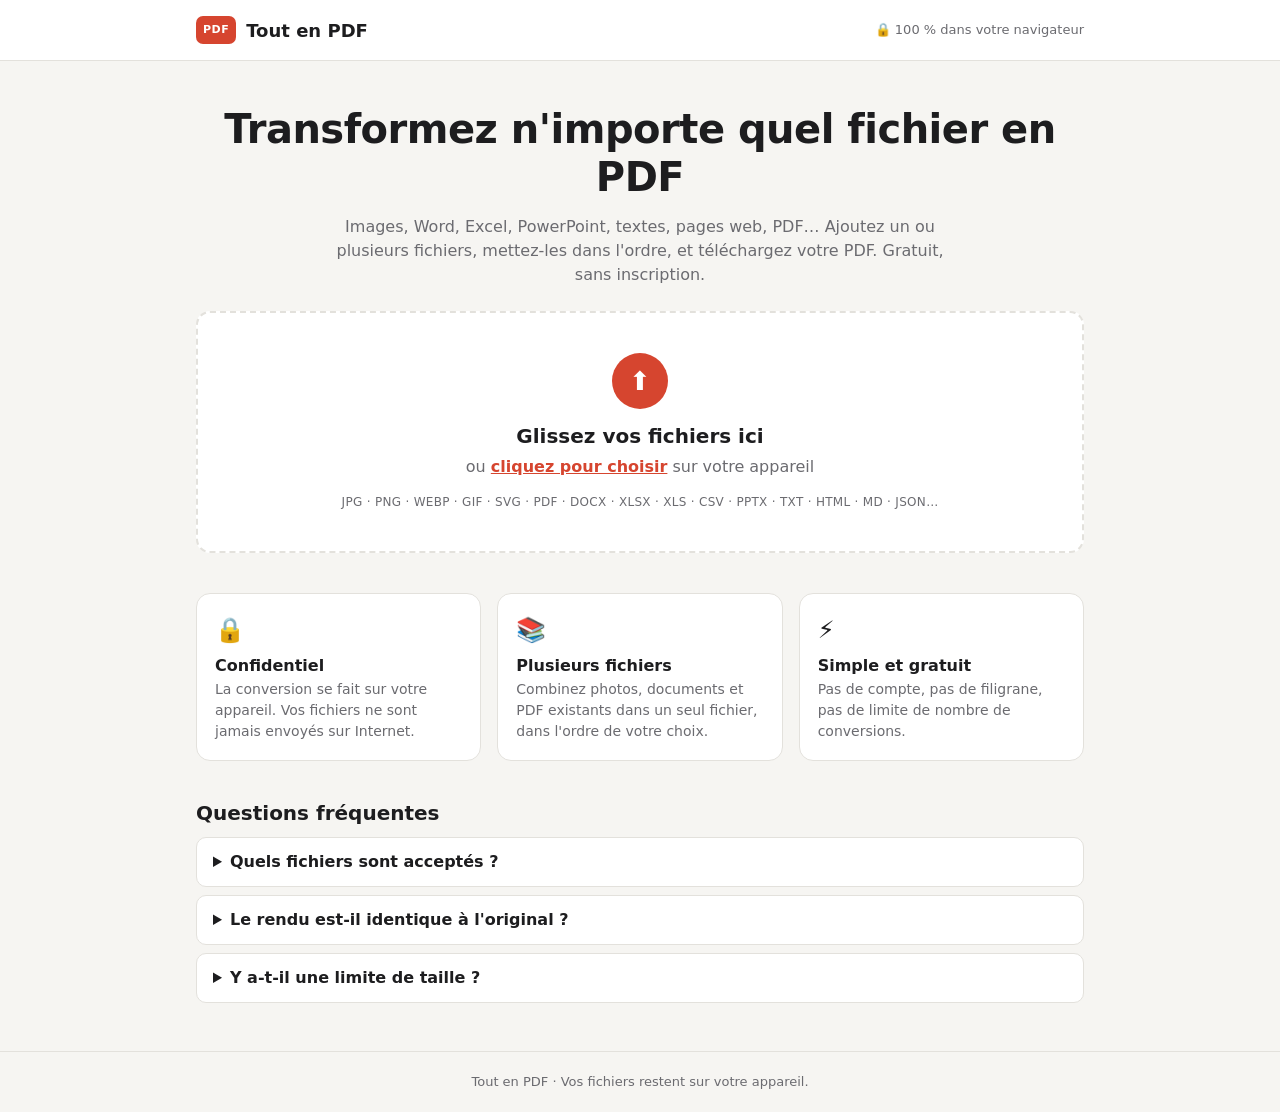
==== index.html @ 0afac46f "Première version du site Tout en PDF Co-Authored-By: Claude Opus 5.5 <noreply@anthropic.com> Claude-" ====
<!doctype html>
<html lang="fr">
<head>
  <meta charset="utf-8">
  <meta name="viewport" content="width=device-width, initial-scale=1">
  <title>Tout en PDF</title>
  <meta name="description" content="Transformez gratuitement vos images, documents Word, Excel, PowerPoint, textes et pages web en PDF. Vos fichiers restent sur votre appareil.">
  <link rel="stylesheet" href="style.css">
  <link rel="icon" href="data:image/svg+xml,%3Csvg xmlns='http://www.w3.org/2000/svg' viewBox='0 0 32 32'%3E%3Crect width='32' height='32' rx='7' fill='%23d6452f'/%3E%3Ctext x='16' y='21' font-family='Arial' font-weight='bold' font-size='11' fill='white' text-anchor='middle'%3EPDF%3C/text%3E%3C/svg%3E">
</head>
<body>
  <header class="top">
    <div class="wrap top-inner">
      <a class="logo" href="./"><span class="logo-mark">PDF</span> Tout en PDF</a>
      <span class="badge">🔒 100 % dans votre navigateur</span>
    </div>
  </header>

  <main class="wrap">
    <section class="hero">
      <h1>Transformez n'importe quel fichier en PDF</h1>
      <p>Images, Word, Excel, PowerPoint, textes, pages web, PDF… Ajoutez un ou plusieurs fichiers, mettez-les dans l'ordre, et téléchargez votre PDF. Gratuit, sans inscription.</p>
    </section>

    <label id="dropzone" class="dropzone" tabindex="0">
      <input id="fileInput" type="file" multiple hidden>
      <div class="dz-icon" aria-hidden="true">⬆</div>
      <div class="dz-title">Glissez vos fichiers ici</div>
      <div class="dz-sub">ou <span class="link">cliquez pour choisir</span> sur votre appareil</div>
      <div class="dz-formats">JPG · PNG · WEBP · GIF · SVG · PDF · DOCX · XLSX · XLS · CSV · PPTX · TXT · HTML · MD · JSON…</div>
    </label>

    <section id="workspace" class="workspace" hidden>
      <div class="list-head">
        <h2>Vos fichiers <span id="count" class="muted"></span></h2>
        <button id="clearBtn" class="btn ghost small" type="button">Tout retirer</button>
      </div>
      <p class="muted hint">Faites glisser les fichiers pour changer l'ordre des pages.</p>
      <ul id="fileList" class="file-list"></ul>

      <div class="options">
        <div class="opt">
          <span class="opt-label">Résultat</span>
          <div class="seg" role="radiogroup">
            <label><input type="radio" name="mode" value="merge" checked><span>Un seul PDF</span></label>
            <label><input type="radio" name="mode" value="separate"><span>Un PDF par fichier</span></label>
          </div>
        </div>
        <div class="opt">
          <span class="opt-label">Format de page</span>
          <div class="seg" role="radiogroup">
            <label><input type="radio" name="size" value="A4" checked><span>A4</span></label>
            <label><input type="radio" name="size" value="Letter"><span>Lettre US</span></label>
            <label><input type="radio" name="size" value="fit"><span>Taille de l'image</span></label>
          </div>
        </div>
        <div class="opt">
          <label class="opt-label" for="fileName">Nom du fichier</label>
          <div class="name-field"><input id="fileName" type="text" value="mon-document" spellcheck="false"><span>.pdf</span></div>
        </div>
      </div>

      <div class="actions">
        <button id="convertBtn" class="btn primary" type="button">Créer le PDF</button>
        <div id="progress" class="progress" hidden><div class="bar"><div id="bar"></div></div><span id="progressText"></span></div>
      </div>
      <div id="result" class="result" hidden></div>
    </section>

    <section class="features">
      <div class="feat"><div class="feat-ic">🔒</div><h3>Confidentiel</h3><p>La conversion se fait sur votre appareil. Vos fichiers ne sont jamais envoyés sur Internet.</p></div>
      <div class="feat"><div class="feat-ic">📚</div><h3>Plusieurs fichiers</h3><p>Combinez photos, documents et PDF existants dans un seul fichier, dans l'ordre de votre choix.</p></div>
      <div class="feat"><div class="feat-ic">⚡</div><h3>Simple et gratuit</h3><p>Pas de compte, pas de filigrane, pas de limite de nombre de conversions.</p></div>
    </section>

    <section class="faq">
      <h2>Questions fréquentes</h2>
      <details><summary>Quels fichiers sont acceptés ?</summary><p>Les images (JPG, PNG, WEBP, GIF, BMP, SVG), les PDF, Word (.docx), Excel (.xlsx, .xls, .ods, .csv), PowerPoint (.pptx), et tous les fichiers texte (.txt, .md, .html, .json, .xml, code…). Les anciens formats .doc et .ppt ne sont pas encore pris en charge : enregistrez-les d'abord en .docx ou .pptx.</p></details>
      <details><summary>Le rendu est-il identique à l'original ?</summary><p>Pour les images et les PDF, oui. Pour Word, Excel et PowerPoint, le contenu (texte, tableaux, images) est repris fidèlement, mais la mise en page peut différer légèrement de celle d'Office.</p></details>
      <details><summary>Y a-t-il une limite de taille ?</summary><p>Il n'y a pas de limite fixe, mais au-delà d'environ 200 Mo au total, la conversion peut être lente selon la puissance de votre appareil.</p></details>
    </section>
  </main>

  <footer class="foot"><div class="wrap">Tout en PDF · Vos fichiers restent sur votre appareil.</div></footer>

  <div id="renderHost" aria-hidden="true"></div>

  <script src="vendor/pdf-lib.min.js"></script>
  <script src="vendor/html2canvas.min.js"></script>
  <script src="vendor/mammoth.browser.min.js"></script>
  <script src="vendor/xlsx.full.min.js"></script>
  <script src="vendor/jszip.min.js"></script>
  <script src="vendor/marked.min.js"></script>
  <script src="app.js"></script>
</body>
</html>
---- style.css ----
:root {
  --bg: #f6f5f2; --surface: #ffffff; --text: #1d1d1f; --muted: #6b6b70;
  --border: #e3e1dc; --accent: #d6452f; --accent-hover: #bb3a26; --accent-soft: #fbe9e5;
  --ok: #1f8a4c; --err: #c0392b; --radius: 14px;
}
@media (prefers-color-scheme: dark) {
  :root { --bg: #151517; --surface: #1f1f22; --text: #f2f2f3; --muted: #a0a0a8;
    --border: #34343a; --accent: #ef5a42; --accent-hover: #ff6f58; --accent-soft: #3a211d; --ok: #3fbf74; --err: #ff6b5c; }
}
* { box-sizing: border-box; }
html, body { margin: 0; }
body { background: var(--bg); color: var(--text); font: 16px/1.5 system-ui, -apple-system, "Segoe UI", Roboto, sans-serif; }
.wrap { max-width: 920px; margin: 0 auto; padding: 0 16px; }
.muted { color: var(--muted); }
h1, h2, h3 { line-height: 1.2; margin: 0; }

.top { background: var(--surface); border-bottom: 1px solid var(--border); }
.top-inner { display: flex; align-items: center; justify-content: space-between; gap: 12px; height: 60px; }
.logo { display: flex; align-items: center; gap: 10px; font-weight: 700; font-size: 18px; color: var(--text); text-decoration: none; }
.logo-mark { background: var(--accent); color: #fff; font-size: 11px; font-weight: 800; padding: 6px 7px; border-radius: 7px; letter-spacing: .5px; }
.badge { font-size: 13px; color: var(--muted); white-space: nowrap; }

.hero { text-align: center; padding: 44px 0 24px; }
.hero h1 { font-size: clamp(26px, 5vw, 40px); letter-spacing: -.5px; }
.hero p { color: var(--muted); max-width: 620px; margin: 14px auto 0; }

.dropzone { display: block; background: var(--surface); border: 2px dashed var(--border); border-radius: var(--radius);
  padding: 40px 16px; text-align: center; cursor: pointer; transition: border-color .15s, background .15s; }
.dropzone:hover, .dropzone:focus-visible, .dropzone.over { border-color: var(--accent); background: var(--accent-soft); outline: none; }
.dz-icon { width: 56px; height: 56px; margin: 0 auto 12px; border-radius: 50%; background: var(--accent); color: #fff;
  display: grid; place-items: center; font-size: 26px; }
.dz-title { font-size: 20px; font-weight: 650; }
.dz-sub { color: var(--muted); margin-top: 4px; }
.link { color: var(--accent); font-weight: 600; text-decoration: underline; }
.dz-formats { margin-top: 14px; font-size: 12px; color: var(--muted); letter-spacing: .3px; }
.workspace.compact-drop + * {}

.workspace { margin-top: 24px; background: var(--surface); border: 1px solid var(--border); border-radius: var(--radius); padding: 20px; }
.list-head { display: flex; justify-content: space-between; align-items: center; gap: 12px; }
.list-head h2 { font-size: 18px; }
.hint { font-size: 13px; margin: 4px 0 12px; }
.file-list { list-style: none; margin: 0; padding: 0; display: flex; flex-direction: column; gap: 8px; }
.file { display: flex; align-items: center; gap: 12px; padding: 10px 12px; border: 1px solid var(--border); border-radius: 10px;
  background: var(--bg); cursor: grab; }
.file.dragging { opacity: .4; }
.file.drop-before { box-shadow: 0 -3px 0 var(--accent); }
.file.drop-after { box-shadow: 0 3px 0 var(--accent); }
.thumb { width: 44px; height: 44px; border-radius: 8px; flex: none; display: grid; place-items: center; overflow: hidden;
  font-size: 10px; font-weight: 800; color: #fff; letter-spacing: .3px; }
.thumb img { width: 100%; height: 100%; object-fit: cover; }
.f-info { flex: 1; min-width: 0; }
.f-name { font-weight: 600; white-space: nowrap; overflow: hidden; text-overflow: ellipsis; }
.f-meta { font-size: 13px; color: var(--muted); }
.f-meta.err { color: var(--err); }
.f-meta.ok { color: var(--ok); }
.f-btns { display: flex; gap: 4px; flex: none; }
.icon-btn { width: 32px; height: 32px; border: 1px solid var(--border); background: var(--surface); color: var(--text);
  border-radius: 8px; cursor: pointer; font-size: 14px; }
.icon-btn:hover { border-color: var(--accent); color: var(--accent); }
.icon-btn:disabled { opacity: .35; cursor: default; }

.options { display: grid; grid-template-columns: repeat(auto-fit, minmax(240px, 1fr)); gap: 16px; margin-top: 20px;
  padding-top: 20px; border-top: 1px solid var(--border); }
.opt-label { display: block; font-size: 13px; font-weight: 600; color: var(--muted); margin-bottom: 6px; }
.seg { display: flex; flex-wrap: wrap; gap: 6px; }
.seg label { cursor: pointer; }
.seg input { position: absolute; opacity: 0; pointer-events: none; }
.seg span { display: inline-block; padding: 7px 12px; border: 1px solid var(--border); border-radius: 999px; font-size: 14px; }
.seg input:checked + span { background: var(--accent); border-color: var(--accent); color: #fff; }
.seg input:focus-visible + span { outline: 2px solid var(--accent); outline-offset: 2px; }
.name-field { display: flex; align-items: center; border: 1px solid var(--border); border-radius: 8px; overflow: hidden; background: var(--bg); }
.name-field input { flex: 1; min-width: 0; border: 0; background: transparent; color: var(--text); padding: 8px 10px; font: inherit; }
.name-field input:focus { outline: none; }
.name-field span { padding: 0 10px; color: var(--muted); }

.actions { margin-top: 20px; display: flex; flex-wrap: wrap; align-items: center; gap: 16px; }
.btn { border: 0; border-radius: 10px; font: inherit; font-weight: 650; cursor: pointer; }
.btn.primary { background: var(--accent); color: #fff; padding: 13px 26px; font-size: 17px; }
.btn.primary:hover { background: var(--accent-hover); }
.btn.primary:disabled { opacity: .55; cursor: progress; }
.btn.ghost { background: transparent; color: var(--muted); border: 1px solid var(--border); }
.btn.small { padding: 6px 12px; font-size: 13px; }
.progress { flex: 1; min-width: 200px; display: flex; align-items: center; gap: 10px; font-size: 14px; color: var(--muted); }
.bar { flex: 1; height: 8px; background: var(--border); border-radius: 99px; overflow: hidden; }
#bar { height: 100%; width: 0; background: var(--accent); transition: width .2s; }

.result { margin-top: 16px; padding: 16px; border-radius: 10px; background: var(--accent-soft); }
.result.ok { background: color-mix(in srgb, var(--ok) 12%, transparent); }
.result a.btn { display: inline-block; text-decoration: none; background: var(--ok); color: #fff; padding: 11px 20px; margin-top: 8px; }
.result ul { margin: 8px 0 0; padding-left: 20px; }

.features { display: grid; grid-template-columns: repeat(auto-fit, minmax(220px, 1fr)); gap: 16px; margin: 40px 0; }
.feat { background: var(--surface); border: 1px solid var(--border); border-radius: var(--radius); padding: 18px; }
.feat-ic { font-size: 24px; }
.feat h3 { font-size: 16px; margin: 8px 0 4px; }
.feat p { margin: 0; font-size: 14px; color: var(--muted); }

.faq { margin-bottom: 48px; }
.faq h2 { font-size: 20px; margin-bottom: 12px; }
.faq details { background: var(--surface); border: 1px solid var(--border); border-radius: 10px; padding: 12px 16px; margin-bottom: 8px; }
.faq summary { font-weight: 600; cursor: pointer; }
.faq p { margin: 8px 0 0; color: var(--muted); font-size: 15px; }
.foot { border-top: 1px solid var(--border); padding: 20px 0; font-size: 13px; color: var(--muted); text-align: center; }

#renderHost { position: fixed; left: -100000px; top: 0; }

@media (max-width: 560px) {
  .badge { display: none; }
  .workspace { padding: 14px; }
  .btn.primary { width: 100%; }
}
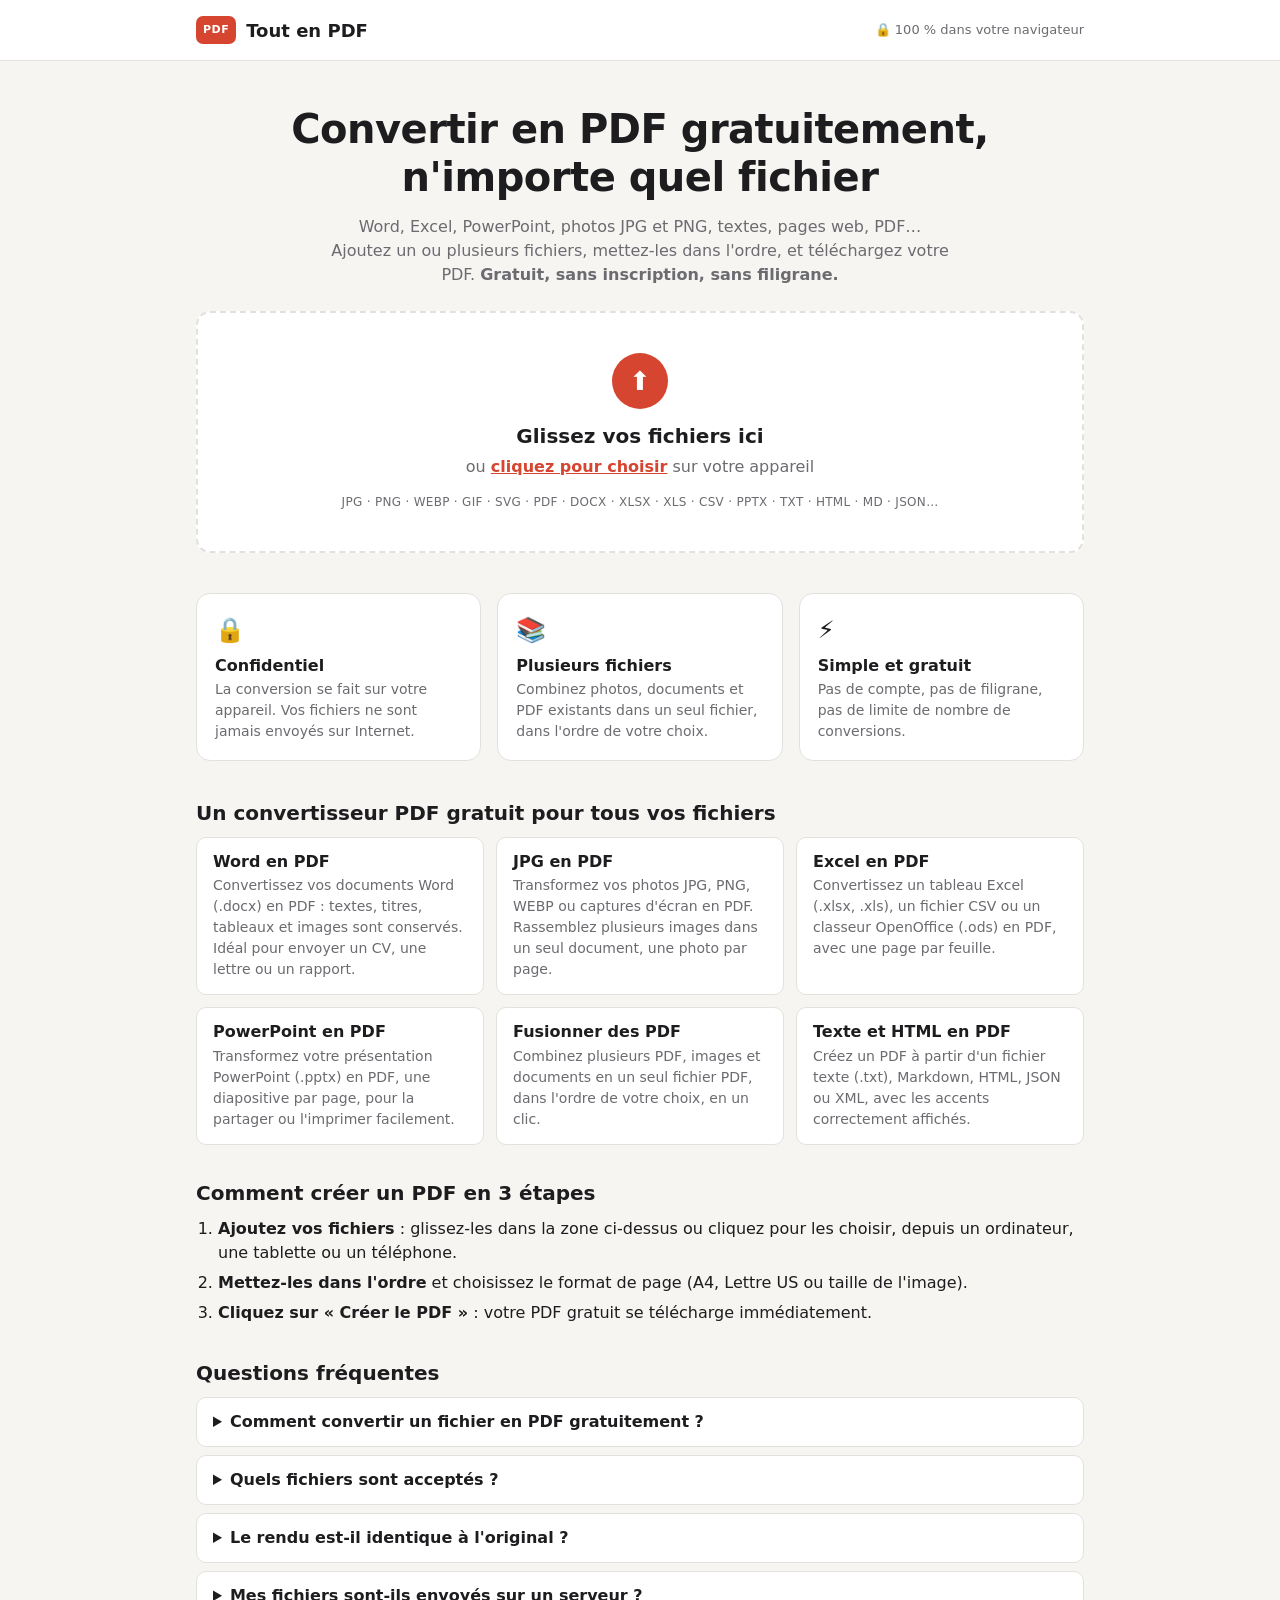
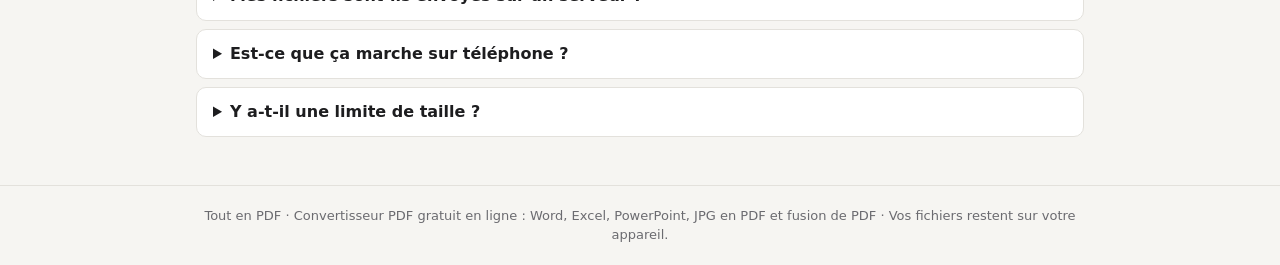
==== commit f94a97dd: "Référencement : titre, description, données structurées, contenu, sitemap Co-Authored-By: Claude Opu" ====
--- a/index.html
+++ b/index.html
@@ -3,8 +3,54 @@
 <head>
   <meta charset="utf-8">
   <meta name="viewport" content="width=device-width, initial-scale=1">
-  <title>Tout en PDF</title>
-  <meta name="description" content="Transformez gratuitement vos images, documents Word, Excel, PowerPoint, textes et pages web en PDF. Vos fichiers restent sur votre appareil.">
+  <title>Convertir en PDF gratuit en ligne : Word, JPG, Excel, PowerPoint | Tout en PDF</title>
+  <meta name="description" content="Convertisseur PDF gratuit et sans inscription : transformez Word, Excel, PowerPoint, JPG, PNG, texte ou HTML en PDF, et fusionnez plusieurs fichiers en un seul PDF. Sans filigrane, vos fichiers restent sur votre appareil.">
+  <meta name="keywords" content="convertir en pdf, pdf gratuit, convertisseur pdf, word en pdf, jpg en pdf, image en pdf, excel en pdf, powerpoint en pdf, fusionner pdf, photo en pdf, png en pdf, créer un pdf, pdf en ligne">
+  <meta name="robots" content="index, follow, max-image-preview:large">
+  <meta name="theme-color" content="#d6452f">
+  <link rel="canonical" href="https://kalite-rimes.github.io/tout-en-pdf/">
+  <meta property="og:type" content="website">
+  <meta property="og:locale" content="fr_FR">
+  <meta property="og:site_name" content="Tout en PDF">
+  <meta property="og:title" content="Tout en PDF : convertir n'importe quel fichier en PDF gratuitement">
+  <meta property="og:description" content="Word, Excel, PowerPoint, photos, textes… en PDF en quelques secondes. Gratuit, sans inscription, sans filigrane.">
+  <meta property="og:url" content="https://kalite-rimes.github.io/tout-en-pdf/">
+  <meta property="og:image" content="https://kalite-rimes.github.io/tout-en-pdf/og-image.png">
+  <meta property="og:image:width" content="1200">
+  <meta property="og:image:height" content="630">
+  <meta name="twitter:card" content="summary_large_image">
+  <meta name="twitter:title" content="Tout en PDF : convertir en PDF gratuitement">
+  <meta name="twitter:description" content="Word, Excel, PowerPoint, JPG… en PDF. Gratuit, sans inscription, sans filigrane.">
+  <meta name="twitter:image" content="https://kalite-rimes.github.io/tout-en-pdf/og-image.png">
+  <script type="application/ld+json">
+  {
+    "@context": "https://schema.org",
+    "@graph": [
+      {
+        "@type": "WebApplication",
+        "name": "Tout en PDF",
+        "url": "https://kalite-rimes.github.io/tout-en-pdf/",
+        "description": "Convertisseur PDF gratuit en ligne : Word, Excel, PowerPoint, images, textes et HTML en PDF, fusion de plusieurs fichiers.",
+        "applicationCategory": "UtilitiesApplication",
+        "operatingSystem": "Tous (navigateur web)",
+        "inLanguage": "fr",
+        "isAccessibleForFree": true,
+        "offers": { "@type": "Offer", "price": "0", "priceCurrency": "EUR" },
+        "featureList": ["Word en PDF", "Excel en PDF", "PowerPoint en PDF", "JPG et PNG en PDF", "Fusionner des PDF", "Texte et HTML en PDF", "Sans inscription", "Sans filigrane"]
+      },
+      {
+        "@type": "FAQPage",
+        "mainEntity": [
+          { "@type": "Question", "name": "Comment convertir un fichier en PDF gratuitement ?", "acceptedAnswer": { "@type": "Answer", "text": "Glissez votre fichier dans la zone prévue sur Tout en PDF, puis cliquez sur « Créer le PDF ». Le PDF se télécharge en quelques secondes, gratuitement et sans inscription." } },
+          { "@type": "Question", "name": "Quels fichiers peut-on transformer en PDF ?", "acceptedAnswer": { "@type": "Answer", "text": "Les images (JPG, PNG, WEBP, GIF, BMP, SVG), les documents Word (.docx), Excel (.xlsx, .xls, .ods, .csv), PowerPoint (.pptx), les PDF existants et tous les fichiers texte (.txt, .md, .html, .json, .xml)." } },
+          { "@type": "Question", "name": "Peut-on fusionner plusieurs fichiers en un seul PDF ?", "acceptedAnswer": { "@type": "Answer", "text": "Oui. Ajoutez plusieurs fichiers, mettez-les dans l'ordre voulu, choisissez « Un seul PDF » et cliquez sur « Créer le PDF »." } },
+          { "@type": "Question", "name": "Mes fichiers sont-ils envoyés sur un serveur ?", "acceptedAnswer": { "@type": "Answer", "text": "Non. Toute la conversion se fait dans votre navigateur : vos fichiers ne quittent jamais votre appareil." } },
+          { "@type": "Question", "name": "Le convertisseur est-il vraiment gratuit ?", "acceptedAnswer": { "@type": "Answer", "text": "Oui, entièrement gratuit, sans compte, sans filigrane et sans limite du nombre de conversions." } }
+        ]
+      }
+    ]
+  }
+  </script>
   <link rel="stylesheet" href="style.css">
   <link rel="icon" href="data:image/svg+xml,%3Csvg xmlns='http://www.w3.org/2000/svg' viewBox='0 0 32 32'%3E%3Crect width='32' height='32' rx='7' fill='%23d6452f'/%3E%3Ctext x='16' y='21' font-family='Arial' font-weight='bold' font-size='11' fill='white' text-anchor='middle'%3EPDF%3C/text%3E%3C/svg%3E">
 </head>
@@ -18,8 +64,8 @@
 
   <main class="wrap">
     <section class="hero">
-      <h1>Transformez n'importe quel fichier en PDF</h1>
-      <p>Images, Word, Excel, PowerPoint, textes, pages web, PDF… Ajoutez un ou plusieurs fichiers, mettez-les dans l'ordre, et téléchargez votre PDF. Gratuit, sans inscription.</p>
+      <h1>Convertir en PDF gratuitement, n'importe quel fichier</h1>
+      <p>Word, Excel, PowerPoint, photos JPG et PNG, textes, pages web, PDF… Ajoutez un ou plusieurs fichiers, mettez-les dans l'ordre, et téléchargez votre PDF. <strong>Gratuit, sans inscription, sans filigrane.</strong></p>
     </section>
 
     <label id="dropzone" class="dropzone" tabindex="0">
@@ -73,15 +119,39 @@
       <div class="feat"><div class="feat-ic">⚡</div><h3>Simple et gratuit</h3><p>Pas de compte, pas de filigrane, pas de limite de nombre de conversions.</p></div>
     </section>
 
+    <section class="tools" aria-labelledby="tools-title">
+      <h2 id="tools-title">Un convertisseur PDF gratuit pour tous vos fichiers</h2>
+      <div class="tools-grid">
+        <article><h3>Word en PDF</h3><p>Convertissez vos documents Word (.docx) en PDF : textes, titres, tableaux et images sont conservés. Idéal pour envoyer un CV, une lettre ou un rapport.</p></article>
+        <article><h3>JPG en PDF</h3><p>Transformez vos photos JPG, PNG, WEBP ou captures d'écran en PDF. Rassemblez plusieurs images dans un seul document, une photo par page.</p></article>
+        <article><h3>Excel en PDF</h3><p>Convertissez un tableau Excel (.xlsx, .xls), un fichier CSV ou un classeur OpenOffice (.ods) en PDF, avec une page par feuille.</p></article>
+        <article><h3>PowerPoint en PDF</h3><p>Transformez votre présentation PowerPoint (.pptx) en PDF, une diapositive par page, pour la partager ou l'imprimer facilement.</p></article>
+        <article><h3>Fusionner des PDF</h3><p>Combinez plusieurs PDF, images et documents en un seul fichier PDF, dans l'ordre de votre choix, en un clic.</p></article>
+        <article><h3>Texte et HTML en PDF</h3><p>Créez un PDF à partir d'un fichier texte (.txt), Markdown, HTML, JSON ou XML, avec les accents correctement affichés.</p></article>
+      </div>
+    </section>
+
+    <section class="howto" aria-labelledby="howto-title">
+      <h2 id="howto-title">Comment créer un PDF en 3 étapes</h2>
+      <ol>
+        <li><strong>Ajoutez vos fichiers</strong> : glissez-les dans la zone ci-dessus ou cliquez pour les choisir, depuis un ordinateur, une tablette ou un téléphone.</li>
+        <li><strong>Mettez-les dans l'ordre</strong> et choisissez le format de page (A4, Lettre US ou taille de l'image).</li>
+        <li><strong>Cliquez sur « Créer le PDF »</strong> : votre PDF gratuit se télécharge immédiatement.</li>
+      </ol>
+    </section>
+
     <section class="faq">
       <h2>Questions fréquentes</h2>
+      <details><summary>Comment convertir un fichier en PDF gratuitement ?</summary><p>Glissez votre fichier dans la zone prévue en haut de la page, puis cliquez sur « Créer le PDF ». Le PDF se télécharge en quelques secondes, gratuitement et sans inscription.</p></details>
       <details><summary>Quels fichiers sont acceptés ?</summary><p>Les images (JPG, PNG, WEBP, GIF, BMP, SVG), les PDF, Word (.docx), Excel (.xlsx, .xls, .ods, .csv), PowerPoint (.pptx), et tous les fichiers texte (.txt, .md, .html, .json, .xml, code…). Les anciens formats .doc et .ppt ne sont pas encore pris en charge : enregistrez-les d'abord en .docx ou .pptx.</p></details>
       <details><summary>Le rendu est-il identique à l'original ?</summary><p>Pour les images et les PDF, oui. Pour Word, Excel et PowerPoint, le contenu (texte, tableaux, images) est repris fidèlement, mais la mise en page peut différer légèrement de celle d'Office.</p></details>
+      <details><summary>Mes fichiers sont-ils envoyés sur un serveur ?</summary><p>Non. Toute la conversion se fait dans votre navigateur : vos fichiers ne quittent jamais votre appareil. C'est plus rapide et totalement confidentiel.</p></details>
+      <details><summary>Est-ce que ça marche sur téléphone ?</summary><p>Oui, Tout en PDF fonctionne sur ordinateur, Mac, iPhone, Android et tablette, directement dans le navigateur, sans application à installer.</p></details>
       <details><summary>Y a-t-il une limite de taille ?</summary><p>Il n'y a pas de limite fixe, mais au-delà d'environ 200 Mo au total, la conversion peut être lente selon la puissance de votre appareil.</p></details>
     </section>
   </main>
 
-  <footer class="foot"><div class="wrap">Tout en PDF · Vos fichiers restent sur votre appareil.</div></footer>
+  <footer class="foot"><div class="wrap">Tout en PDF · Convertisseur PDF gratuit en ligne : Word, Excel, PowerPoint, JPG en PDF et fusion de PDF · Vos fichiers restent sur votre appareil.</div></footer>
 
   <div id="renderHost" aria-hidden="true"></div>
 
--- a/style.css
+++ b/style.css
@@ -109,3 +109,12 @@
   .workspace { padding: 14px; }
   .btn.primary { width: 100%; }
 }
+
+.tools h2, .howto h2 { font-size: 20px; margin-bottom: 12px; }
+.tools-grid { display: grid; grid-template-columns: repeat(auto-fit, minmax(250px, 1fr)); gap: 12px; }
+.tools article { background: var(--surface); border: 1px solid var(--border); border-radius: 10px; padding: 14px 16px; }
+.tools h3 { font-size: 16px; margin-bottom: 4px; }
+.tools p { margin: 0; font-size: 14px; color: var(--muted); }
+.howto { margin: 36px 0; }
+.howto ol { margin: 0; padding-left: 22px; }
+.howto li { margin-bottom: 6px; }
